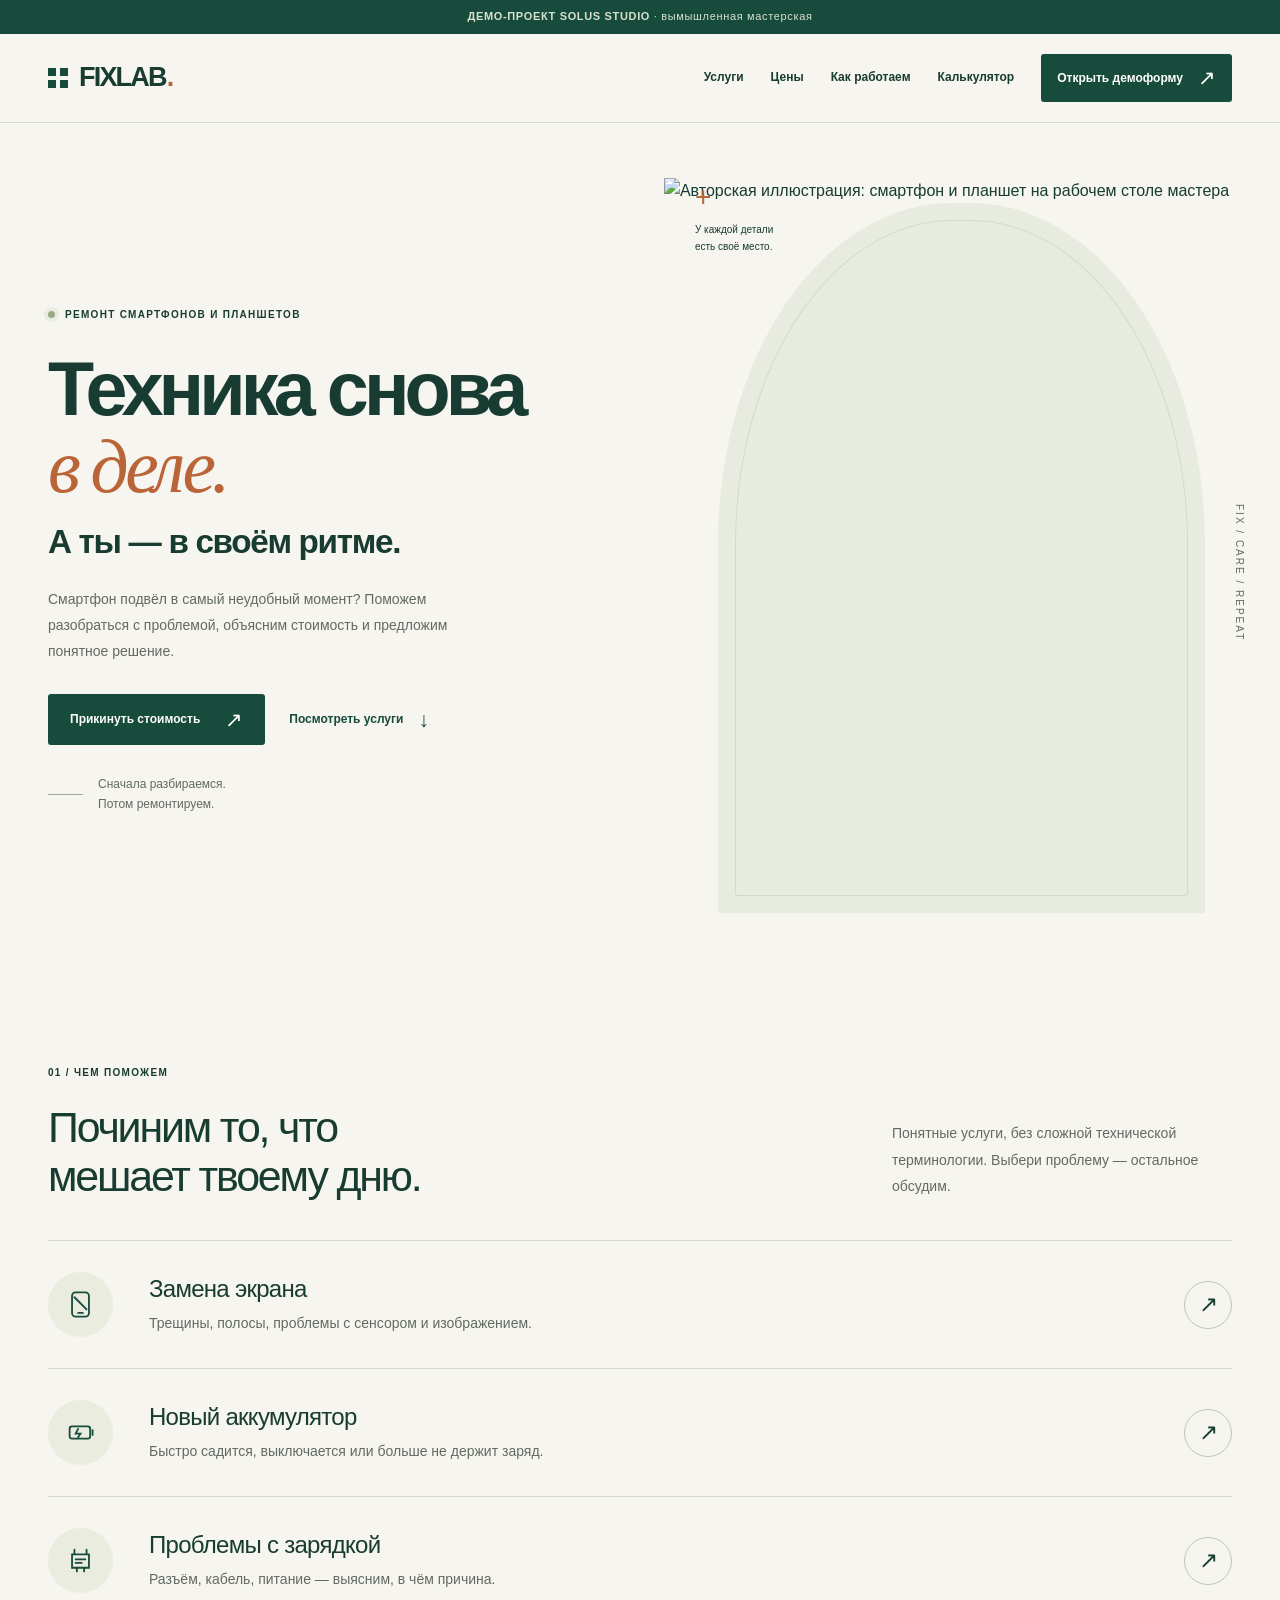
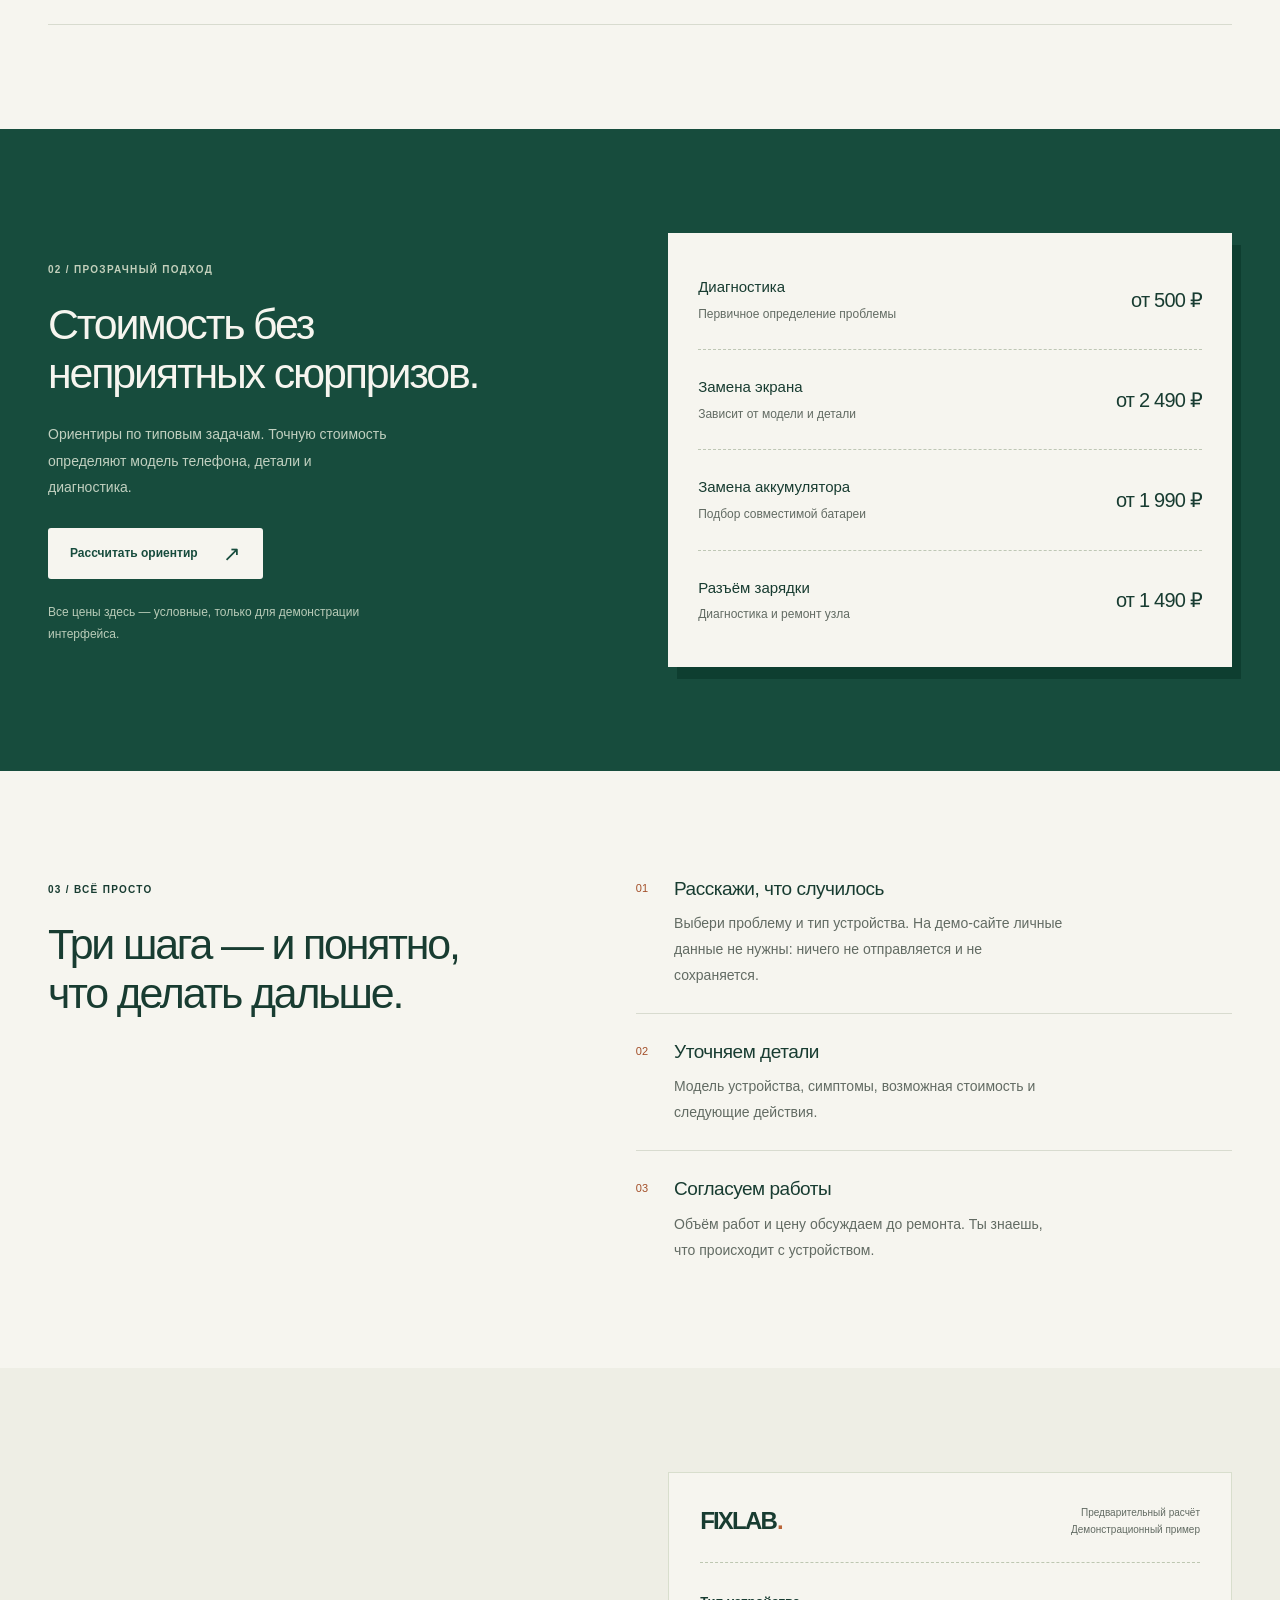
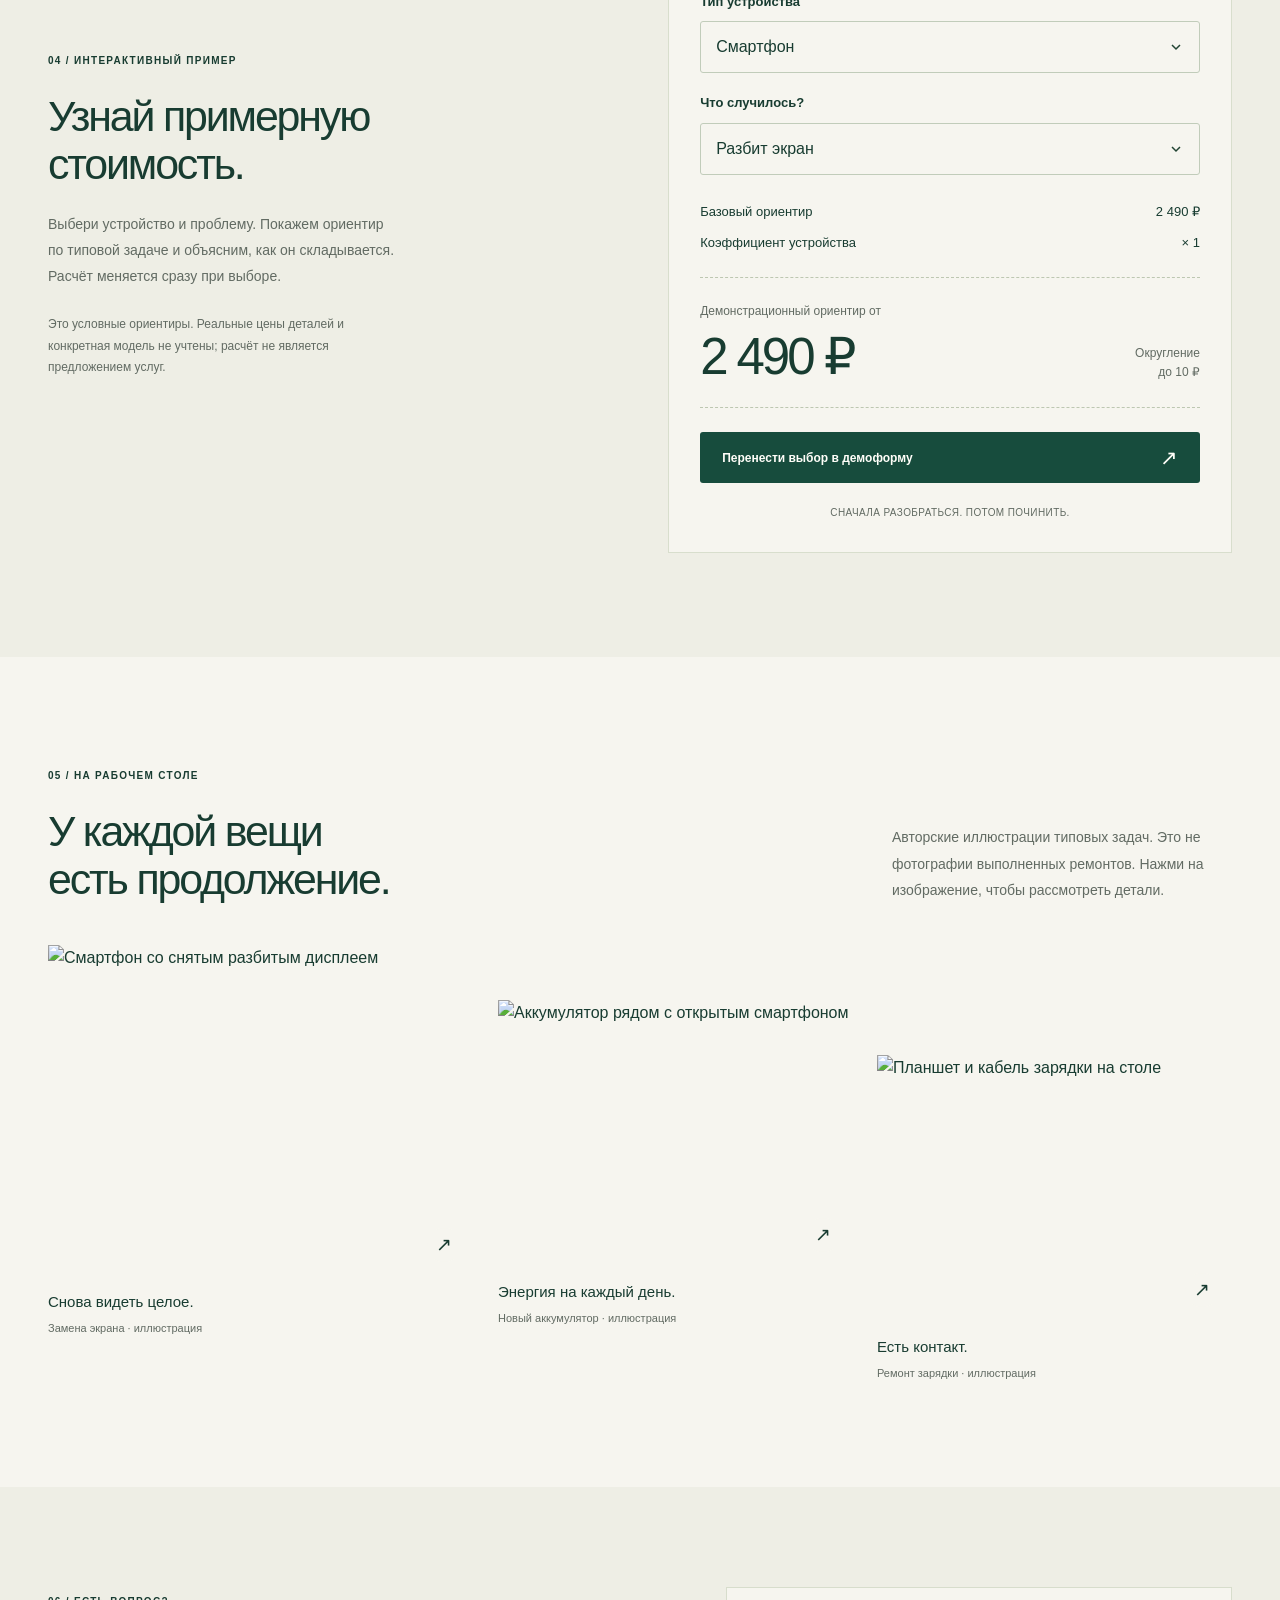
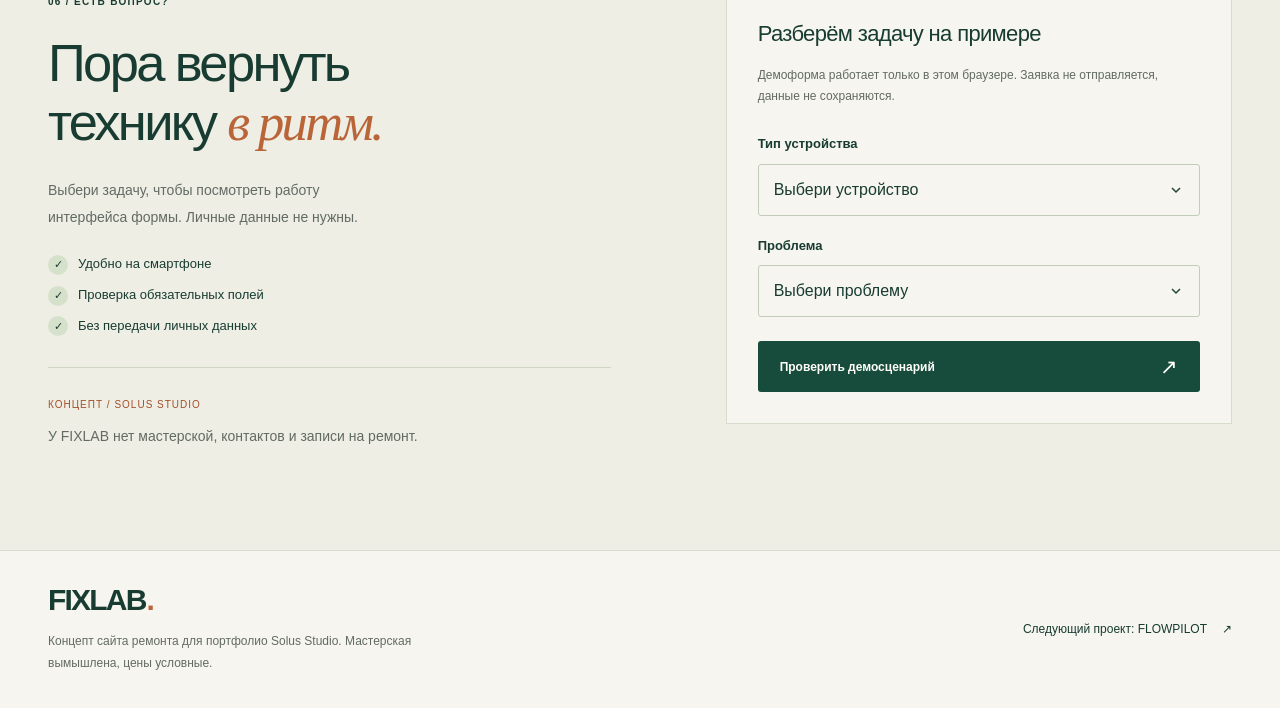
==== index.html @ 87d8bf27 "Add standalone FIXLAB demo" ====
<!DOCTYPE html>
<html lang="ru">
<head>
  <meta charset="UTF-8" />
  <meta name="viewport" content="width=device-width, initial-scale=1" />
  <meta name="description" content="FIXLAB — концепт сайта ремонта смартфонов и планшетов для портфолио Solus Studio. Услуги, условные цены и интерактивный расчёт." />
  <meta name="robots" content="noindex" />
  <meta http-equiv="Content-Security-Policy" content="form-action 'none'; base-uri 'none'; object-src 'none'" />
  <meta name="theme-color" content="#f6f5ef" />
  <meta property="og:title" content="FIXLAB — техника снова в деле" />
  <meta property="og:description" content="Демонстрационный сайт ремонта смартфонов и планшетов. Понятные услуги, цены и интерактивный расчёт." />
  <meta property="og:type" content="website" />
  <link rel="icon" href="assets/favicon.svg" type="image/svg+xml" />
  <title>FIXLAB — ремонт смартфонов без лишних сложностей • Демо</title>
  <link rel="stylesheet" href="styles.css" />
</head>
<body>
  <a class="skip-link" href="#top">Перейти к содержимому</a>
  <div class="topbar"><strong>ДЕМО-ПРОЕКТ SOLUS STUDIO</strong> · вымышленная мастерская</div>
  <header class="site-nav"><div class="shell nav-wrap">
    <a href="#top" class="logo" aria-label="FIXLAB — наверх"><span class="logo-mark" aria-hidden="true"><i></i><i></i><i></i><i></i></span>FIX<b>LAB</b><span class="logo-dot">.</span></a>
    <button class="burger" type="button" aria-expanded="false" aria-controls="nav-links" id="menuBtn" hidden><span>Меню</span><span class="burger-icon" aria-hidden="true"></span></button>
    <nav class="nav-links" id="nav-links" aria-label="Основная навигация">
      <a href="#services">Услуги</a><a href="#prices">Цены</a><a href="#steps">Как работаем</a><a href="#calculator">Калькулятор</a><a class="button button-dark" href="#contact">Открыть демоформу <span aria-hidden="true">↗</span></a>
    </nav>
  </div></header>
  <main id="top" tabindex="-1">
    <section class="hero"><div class="shell hero-grid">
      <div class="hero-copy"><span class="eyebrow"><span class="dot" aria-hidden="true"></span> Ремонт смартфонов и планшетов</span><h1>Техника снова<br><em>в деле.</em><span class="hero-subtitle">А ты — в своём ритме.</span></h1>
        <p class="hero-p">Смартфон подвёл в самый неудобный момент? Поможем разобраться с проблемой, объясним стоимость и предложим понятное решение.</p>
        <div class="hero-actions"><a class="button button-primary" href="#calculator">Прикинуть стоимость <span aria-hidden="true">↗</span></a><a class="button button-outline" href="#services">Посмотреть услуги <span aria-hidden="true">↓</span></a></div>
        <div class="trustline"><span class="trust-line" aria-hidden="true"></span><span>Сначала разбираемся.<br>Потом ремонтируем.</span></div>
      </div>
      <div class="hero-art"><div class="art-note"><span aria-hidden="true">+</span> У каждой детали<br>есть своё место.</div><img src="assets/devices.svg" width="780" height="760" alt="Авторская иллюстрация: смартфон и планшет на рабочем столе мастера" fetchpriority="high" /><span class="art-caption">FIX / CARE / REPEAT</span></div>
    </div></section>
    <section class="section" id="services" tabindex="-1"><div class="shell"><div class="section-heading"><div><span class="eyebrow">01 / Чем поможем</span><h2 class="section-title">Починим то, что<br>мешает твоему дню.</h2></div><p class="section-intro">Понятные услуги, без сложной технической терминологии. Выбери проблему — остальное обсудим.</p></div>
      <div class="services">
        <article class="service-card"><div class="service-icon" aria-hidden="true"><svg width="29" height="29" viewBox="0 0 24 24" fill="none" stroke="currentColor" stroke-width="1.5" stroke-linecap="round"><rect x="5" y="2" width="14" height="20" rx="3"/><path d="M10 19h4M7 6l10 10"/></svg></div><div class="service-copy"><h3>Замена экрана</h3><p>Трещины, полосы, проблемы с сенсором и изображением.</p></div><a class="arrow" href="#calculator" data-repair="screen" aria-label="Рассчитать замену экрана">↗</a></article>
        <article class="service-card"><div class="service-icon" aria-hidden="true"><svg width="29" height="29" viewBox="0 0 24 24" fill="none" stroke="currentColor" stroke-width="1.5" stroke-linecap="round"><rect x="3" y="7" width="17" height="10" rx="2"/><path d="M22 10v4M10 9l-2 4h4l-2 3"/></svg></div><div class="service-copy"><h3>Новый аккумулятор</h3><p>Быстро садится, выключается или больше не держит заряд.</p></div><a class="arrow" href="#calculator" data-repair="battery" aria-label="Рассчитать замену аккумулятора">↗</a></article>
        <article class="service-card"><div class="service-icon" aria-hidden="true"><svg width="29" height="29" viewBox="0 0 24 24" fill="none" stroke="currentColor" stroke-width="1.5" stroke-linecap="round"><path d="M7 3v4M17 3v4M5 7h14v11H5zM9 18v3m6-3v3M8 11h8m-8 3h5"/></svg></div><div class="service-copy"><h3>Проблемы с зарядкой</h3><p>Разъём, кабель, питание — выясним, в чём причина.</p></div><a class="arrow" href="#calculator" data-repair="charging" aria-label="Рассчитать ремонт разъёма зарядки">↗</a></article>
      </div>
    </div></section>
    <section class="section price-section" id="prices" tabindex="-1"><div class="shell price-wrap"><div><span class="eyebrow">02 / Прозрачный подход</span><h2 class="section-title">Стоимость без неприятных сюрпризов.</h2><p class="section-intro">Ориентиры по типовым задачам. Точную стоимость определяют модель телефона, детали и диагностика.</p><a class="button button-primary" href="#calculator">Рассчитать ориентир <span aria-hidden="true">↗</span></a><p class="small-note price-note">Все цены здесь — условные, только для демонстрации интерфейса.</p></div>
    <div class="price-list"><div class="price-item"><div><strong>Диагностика</strong><br><span>Первичное определение проблемы</span></div><div class="price-amount">от 500 ₽</div></div><div class="price-item"><div><strong>Замена экрана</strong><br><span>Зависит от модели и детали</span></div><div class="price-amount">от 2 490 ₽</div></div><div class="price-item"><div><strong>Замена аккумулятора</strong><br><span>Подбор совместимой батареи</span></div><div class="price-amount">от 1 990 ₽</div></div><div class="price-item"><div><strong>Разъём зарядки</strong><br><span>Диагностика и ремонт узла</span></div><div class="price-amount">от 1 490 ₽</div></div></div>
    </div></section>
    <section class="section" id="steps" tabindex="-1"><div class="shell steps-wrap"><div><span class="eyebrow">03 / Всё просто</span><h2 class="section-title">Три шага — и понятно,<br>что делать дальше.</h2></div><div class="process"><article class="step"><span class="step-number">01</span><div><h3>Расскажи, что случилось</h3><p>Выбери проблему и тип устройства. На демо-сайте личные данные не нужны: ничего не отправляется и не сохраняется.</p></div></article><article class="step"><span class="step-number">02</span><div><h3>Уточняем детали</h3><p>Модель устройства, симптомы, возможная стоимость и следующие действия.</p></div></article><article class="step"><span class="step-number">03</span><div><h3>Согласуем работы</h3><p>Объём работ и цену обсуждаем до ремонта. Ты знаешь, что происходит с устройством.</p></div></article></div></div></section>
    <section class="section estimate-section" id="calculator" tabindex="-1"><div class="shell estimate-wrap"><div><span class="eyebrow">04 / Интерактивный пример</span><h2 class="section-title">Узнай примерную стоимость.</h2><p class="estimate-copy">Выбери устройство и проблему. Покажем ориентир по типовой задаче и объясним, как он складывается. Расчёт меняется сразу при выборе.</p><noscript><p class="small-note">Для пересчёта нужен JavaScript. Условные цены доступны в разделе «Цены».</p></noscript><p class="small-note">Это условные ориентиры. Реальные цены деталей и конкретная модель не учтены; расчёт не является предложением услуг.</p></div><div class="estimate-panel"><div class="estimate-panel-top"><span class="logo">FIX<b>LAB</b><span class="logo-dot">.</span></span><span>Предварительный расчёт<br>Демонстрационный пример</span></div><div class="field"><label for="device">Тип устройства</label><select id="device" disabled><option value="phone">Смартфон</option><option value="tablet">Планшет</option></select></div><div class="field"><label for="repair">Что случилось?</label><select id="repair" disabled><option value="screen">Разбит экран</option><option value="battery">Быстро садится</option><option value="charging">Не заряжается</option><option value="diagnostics">Нужна диагностика</option></select></div><dl class="estimate-breakdown"><div><dt>Базовый ориентир</dt><dd id="estimateBase">2 490 ₽</dd></div><div><dt>Коэффициент устройства</dt><dd id="estimateCoefficient">× 1</dd></div></dl><div class="estimate-result"><div><span>Демонстрационный ориентир от</span><br><strong id="estimatePrice" aria-live="polite" aria-atomic="true">2 490 ₽</strong></div><span class="estimate-rounding">Округление<br>до 10 ₽</span></div><a class="button button-dark estimate-cta" href="#contact" id="estimateContact">Перенести выбор в демоформу <span aria-hidden="true">↗</span></a><p class="receipt-note">СНАЧАЛА РАЗОБРАТЬСЯ. ПОТОМ ПОЧИНИТЬ.</p></div></div></section>
    <section class="section gallery-section" id="gallery" aria-labelledby="gallery-title"><div class="shell"><div class="section-heading"><div><span class="eyebrow">05 / На рабочем столе</span><h2 class="section-title" id="gallery-title">У каждой вещи<br>есть продолжение.</h2></div><p class="section-intro">Авторские иллюстрации типовых задач. Это не фотографии выполненных ремонтов. <span id="galleryHint" hidden>Нажми на изображение, чтобы рассмотреть детали.</span></p></div><div class="gallery-grid"><button class="gallery-item" type="button" disabled data-image="assets/phone.svg" data-caption="Замена дисплея: корпус смартфона и снятый экран. Авторская иллюстрация, не фотография ремонта."><span class="gallery-image"><img src="assets/phone.svg" width="900" height="680" alt="Смартфон со снятым разбитым дисплеем" loading="lazy" /><span class="gallery-expand" aria-hidden="true">↗</span></span><span class="gallery-caption"><strong>Снова видеть целое.</strong><span>Замена экрана · иллюстрация</span></span></button><button class="gallery-item" type="button" disabled data-image="assets/battery.svg" data-caption="Замена аккумулятора: устройство и новый элемент питания. Авторская иллюстрация, не фотография ремонта."><span class="gallery-image"><img src="assets/battery.svg" width="900" height="680" alt="Аккумулятор рядом с открытым смартфоном" loading="lazy" /><span class="gallery-expand" aria-hidden="true">↗</span></span><span class="gallery-caption"><strong>Энергия на каждый день.</strong><span>Новый аккумулятор · иллюстрация</span></span></button><button class="gallery-item" type="button" disabled data-image="assets/charging.svg" data-caption="Диагностика зарядки: планшет, кабель и разъём. Авторская иллюстрация, не фотография ремонта."><span class="gallery-image"><img src="assets/charging.svg" width="900" height="680" alt="Планшет и кабель зарядки на столе" loading="lazy" /><span class="gallery-expand" aria-hidden="true">↗</span></span><span class="gallery-caption"><strong>Есть контакт.</strong><span>Ремонт зарядки · иллюстрация</span></span></button></div></div></section>
    <section class="contact" id="contact" tabindex="-1"><div class="shell contact-wrap"><div class="contact-copy"><span class="eyebrow">06 / Есть вопрос?</span><h2 class="section-title">Пора вернуть<br>технику <em>в ритм.</em></h2><p class="section-intro">Выбери задачу, чтобы посмотреть работу интерфейса формы. Личные данные не нужны.</p><ul class="contact-points"><li><span class="check" aria-hidden="true">✓</span> Удобно на смартфоне</li><li><span class="check" aria-hidden="true">✓</span> Проверка обязательных полей</li><li><span class="check" aria-hidden="true">✓</span> Без передачи личных данных</li></ul><div class="contact-placeholder"><span>Концепт / Solus Studio</span><p>У FIXLAB нет мастерской, контактов и записи на ремонт.</p></div></div><form class="form-card" id="leadForm"><h3>Разберём задачу на примере</h3><p>Демоформа работает только в этом браузере. Заявка не отправляется, данные не сохраняются.</p><noscript><p class="small-note">Для демоформы нужен JavaScript.</p></noscript><fieldset id="leadFields" aria-label="Параметры ремонта" disabled><div class="field"><label for="leadDevice">Тип устройства</label><select id="leadDevice" required><option value="">Выбери устройство</option><option value="phone">Смартфон</option><option value="tablet">Планшет</option></select></div><div class="field"><label for="leadIssue">Проблема</label><select id="leadIssue" required><option value="">Выбери проблему</option><option value="screen">Повреждён экран</option><option value="battery">Не держит заряд</option><option value="charging">Не заряжается</option><option value="diagnostics">Нужна диагностика</option></select></div><button class="button button-primary" type="submit">Проверить демосценарий <span aria-hidden="true">↗</span></button></fieldset><div class="form-feedback" id="leadFeedback" role="status" aria-atomic="true"></div></form></div></section>
  </main>
  <footer class="site-footer"><div class="shell footer-flex"><div><a class="logo" href="#top">FIX<b>LAB</b><span class="logo-dot">.</span></a><p>Концепт сайта ремонта для портфолио Solus Studio. Мастерская вымышлена, цены условные.</p></div><a class="backlink next-project" href="https://solus-studio.github.io/flowpilot-demo/">Следующий проект: FLOWPILOT <span aria-hidden="true">↗</span></a></div></footer>
  <dialog class="lightbox" id="lightbox" aria-label="Иллюстрации FIXLAB"><div class="lightbox-toolbar"><span>Мастерская / Иллюстрации</span><button class="lightbox-close" type="button" autofocus aria-label="Закрыть иллюстрацию">Закрыть <span aria-hidden="true">×</span></button></div><img id="lightboxImage" src="assets/phone.svg" width="900" height="680" alt="" /><div class="lightbox-bottom"><button class="lightbox-prev" type="button" aria-label="Предыдущая иллюстрация">←</button><p id="lightboxCaption" aria-live="polite"></p><button class="lightbox-next" type="button" aria-label="Следующая иллюстрация">→</button></div><span class="lightbox-help">Клавиши ← → для просмотра · Esc для закрытия</span></dialog>
  <script src="app.js" defer></script>
</body>
</html>
---- styles.css ----
:root{--ink:#183c31;--muted:#687169;--paper:#f6f5ef;--coral:#ba6538;--dark:#174c3d;--line:#d8dbcf;--white:#fffef9;--sans:"Segoe UI",Arial,sans-serif}*{box-sizing:border-box}html{scroll-behavior:smooth;scroll-padding-top:25px}body{margin:0;background:var(--paper);color:var(--ink);font-family:var(--sans);font-size:16px;line-height:1.6;-webkit-font-smoothing:antialiased}a{color:inherit;text-decoration:none}button,input,select{font:inherit}button{cursor:pointer;color:inherit}button,a,input,select{-webkit-tap-highlight-color:transparent}button,a{touch-action:manipulation}img,svg{display:block;max-width:100%}p,h1,h2,h3{margin:0}button,a,input,select{border-radius:3px}button:focus-visible,a:focus-visible,input:focus-visible,select:focus-visible{outline:3px solid var(--coral);outline-offset:5px}::selection{background:#e3b895;color:var(--ink)}.shell{width:min(100% - 96px,1248px);margin-inline:auto}.section{padding-block:104px}.eyebrow{display:inline-flex;gap:10px;align-items:center;text-transform:uppercase;font-size:11px;line-height:1.5;font-weight:650;letter-spacing:.13em}.dot{display:inline-block;width:7px;height:7px;border-radius:50%;background:#9aab84;box-shadow:0 0 0 4px #e9ecdf}.small-note{color:var(--muted);font-size:11px;line-height:1.8}.skip-link{position:fixed;top:12px;left:12px;z-index:50;padding:12px 18px;background:var(--dark);color:var(--white);transform:translateY(-160%)}.skip-link:focus{transform:none}.topbar{background:var(--dark);color:#d8e1cf;text-align:center;font-size:9px;padding:8px 20px;letter-spacing:.06em}.topbar strong{font-weight:600}.site-nav{border-bottom:1px solid var(--line);position:relative;z-index:20;background:var(--paper)}.nav-wrap{height:88px;display:flex;align-items:center;justify-content:space-between;gap:30px}.logo{display:inline-flex;align-items:center;line-height:1;font-size:27px;font-weight:800;letter-spacing:-1.8px;white-space:nowrap}.logo b{font-weight:800}.logo-dot{color:var(--coral);margin-left:1px}.logo-mark{display:grid;grid-template-columns:repeat(2,8px);grid-template-rows:repeat(2,8px);gap:4px;margin-right:11px}.logo-mark i{display:block;background:var(--dark)}.nav-links{display:flex;align-items:center;gap:27px;font-size:12px;font-weight:550}.nav-links>a:not(.button){padding-block:16px;position:relative;white-space:nowrap}.nav-links>a:not(.button):after{content:"";position:absolute;bottom:8px;height:1px;background:currentColor;left:0;right:100%;transition:right .2s}.nav-links>a:hover:after{right:0}.button{display:inline-flex;align-items:center;justify-content:space-between;gap:25px;min-height:52px;padding:14px 21px;font-size:12px;font-weight:600;line-height:1.5;border:1px solid transparent;transition:background .2s}.button span[aria-hidden]{font-size:21px;font-weight:400;line-height:1}.button-primary,.button-dark{background:var(--dark);color:var(--white)}.button-primary:hover,.button-dark:hover{background:#103b2e}.button-outline{border:0;background:none;padding-inline:0;color:var(--dark);gap:15px;font-size:11px}.button-outline:hover{text-decoration:underline;text-underline-offset:5px}.nav-links .button{min-height:44px;font-size:11px;padding:11px 15px;gap:15px}.burger{display:none}.hero{padding-block:55px 65px}.hero-grid{display:grid;grid-template-columns:1.05fr .95fr;align-items:center;gap:45px;min-height:560px}.hero-copy{min-width:0}.hero h1{font-size:clamp(56px,5.9vw,82px);line-height:1.02;letter-spacing:-.065em;font-weight:550;margin:25px 0 24px}.hero h1 em{font-family:Georgia,"Times New Roman",serif;font-weight:400;color:var(--coral);letter-spacing:-.06em}.hero-subtitle{display:block;font-size:clamp(25px,2.6vw,36px);letter-spacing:-.04em;line-height:1.3;margin-top:15px}.hero-p{color:var(--muted);max-width:420px;font-size:15px;line-height:1.85}.hero-actions{display:flex;flex-wrap:wrap;align-items:center;gap:24px;margin-top:29px}.trustline{margin-top:29px;display:flex;align-items:center;gap:15px;font-size:10px;line-height:1.7;color:var(--muted)}.trust-line{display:block;width:35px;height:1px;background:#9cab92}.hero-art{min-width:0;min-height:560px;position:relative;display:flex;align-items:center;isolation:isolate}.hero-art:before{content:"";position:absolute;inset:25px 5% 25px;border-radius:48% 48% 3px 3px;background:#e8ebdf;z-index:-1}.hero-art:after{content:"";position:absolute;inset:42px calc(5% + 17px);border:1px solid #d4daca;border-radius:48% 48% 3px 3px;z-index:-1}.hero-art img{width:110%;max-width:none;margin-left:-5%}.art-note{position:absolute;top:5px;left:4px;font-size:10px;line-height:1.7;z-index:2}.art-note>span{display:block;color:var(--coral);font-size:28px;line-height:1;margin-bottom:10px}.art-caption{writing-mode:vertical-rl;position:absolute;top:43%;right:-15px;font-size:8px;letter-spacing:.2em;color:#7e8b77}.section-title{font-size:clamp(34px,3.35vw,48px);font-weight:500;letter-spacing:-.05em;line-height:1.13;margin-top:20px}.section-intro{color:var(--muted);font-size:13px;line-height:1.9;max-width:340px}.section-heading{display:flex;align-items:flex-end;justify-content:space-between;gap:50px;margin-bottom:40px}.services{border-top:1px solid var(--line)}.service-card{display:grid;grid-template-columns:76px 1fr 48px;align-items:center;gap:25px;border-bottom:1px solid var(--line);padding-block:27px;min-height:128px}.service-icon{width:65px;height:65px;display:grid;place-items:center;background:#e9ecdf;border-radius:50%;color:var(--dark)}.service-copy h3{font-size:24px;font-weight:500;line-height:1.3;letter-spacing:-.03em}.service-copy p{font-size:12px;line-height:1.8;color:var(--muted);margin-top:7px}.arrow{width:46px;height:46px;border-radius:50%;border:1px solid #bec9b9;display:grid;place-items:center;font-size:23px;transition:background .2s,color .2s}.arrow:hover{background:var(--dark);color:var(--white)}#services{padding-top:55px}.price-section{background:var(--dark);color:var(--paper)}.price-wrap{display:grid;grid-template-columns:.95fr 1.05fr;gap:110px;align-items:center}.price-section .eyebrow{color:#c3d0bc}.price-section .section-title{max-width:440px}.price-section .section-intro{color:#c1d0c0;margin-top:24px;max-width:350px}.price-section .button-primary{background:var(--paper);color:var(--dark);margin-top:27px}.price-section .button-primary:hover{background:#e0e6d4}.price-note{color:#b8cbb8;margin-top:23px;max-width:340px;font-size:10px}.price-section :focus-visible{outline-color:var(--paper)}.price-list{background:var(--paper);color:var(--ink);padding:17px 30px;box-shadow:9px 12px 0 #0e3e30;position:relative}.price-item{display:flex;justify-content:space-between;gap:20px;align-items:center;padding-block:24px;border-bottom:1px dashed #bec7b5}.price-item:last-child{border:0}.price-item strong{font-size:14px;font-weight:500}.price-item span{font-size:10px;color:var(--muted);line-height:1.7}.price-amount{white-space:nowrap;font-size:18px;font-weight:500;letter-spacing:-.04em}.steps-wrap{display:grid;grid-template-columns:.9fr 1.1fr;gap:100px}.process{display:grid;gap:0}.step{display:flex;gap:26px;border-bottom:1px solid var(--line);padding-block:24px}.step:first-child{padding-top:0}.step:last-child{padding-bottom:0;border:0}.step-number{font-size:11px;color:var(--coral);margin-top:5px}.step h3{font-size:19px;font-weight:500;letter-spacing:-.025em;line-height:1.5}.step p{color:var(--muted);font-size:12px;line-height:1.85;max-width:390px;margin-top:8px}.estimate-section{background:#eeeee5}.estimate-wrap{display:grid;grid-template-columns:.95fr 1.05fr;gap:110px;align-items:center}.estimate-copy{color:var(--muted);font-size:14px;line-height:1.85;max-width:350px;margin-top:24px}.estimate-wrap>div>.small-note{margin-top:24px;max-width:340px;font-size:10px}.estimate-panel{background:var(--paper);padding:31px;min-width:0;border:1px solid #d8decd}.estimate-panel-top{display:flex;justify-content:space-between;gap:20px;align-items:center;margin-bottom:29px;padding-bottom:24px;border-bottom:1px dashed #bdc7b1}.estimate-panel-top>.logo{font-size:24px}.estimate-panel-top>span:last-child{text-align:right;font-size:8px;color:var(--muted);line-height:1.7}.field{display:flex;flex-direction:column;gap:9px;margin-bottom:20px;min-width:0}.field label{font-size:11px;font-weight:600}.field select{background:var(--paper);border:1px solid #c1ccba;color:var(--ink);padding:13px 38px 13px 15px;min-width:0;min-height:52px;width:100%;font-size:13px;line-height:1.5;appearance:none;background-image:url("data:image/svg+xml,%3Csvg xmlns='http://www.w3.org/2000/svg' width='16' height='16' fill='none'%3E%3Cpath d='m4 6 4 4 4-4' stroke='%23224433' stroke-width='1.5'/%3E%3C/svg%3E");background-position:right 15px center;background-repeat:no-repeat}.field select option{color:var(--ink);background:var(--paper)}.estimate-breakdown{display:grid;gap:10px;margin:27px 0 23px;font-size:11px}.estimate-breakdown>div{display:flex;justify-content:space-between;gap:20px}.estimate-breakdown dd{margin:0;white-space:nowrap}.estimate-result{display:flex;align-items:end;justify-content:space-between;gap:15px;border-block:1px dashed #bdc7b1;padding-block:19px 22px}.estimate-result span{font-size:10px;color:var(--muted)}.estimate-result strong{display:inline-block;margin-top:7px;font-size:51px;font-weight:500;line-height:1.1;letter-spacing:-.06em}.estimate-rounding{text-align:right;padding-bottom:3px;line-height:1.6}.estimate-cta{width:100%;margin-top:24px;font-size:11px}.receipt-note{font-size:7px;text-align:center;letter-spacing:.1em;color:var(--muted);margin-top:22px}.gallery-section .section-heading{margin-bottom:41px}.gallery-grid{display:grid;grid-template-columns:1.2fr 1fr 1fr;gap:24px;align-items:start}.gallery-item{border:0;background:none;padding:0;min-width:0;text-align:left;border-radius:0}.gallery-item:nth-child(2){padding-top:55px}.gallery-item:nth-child(3){padding-top:110px}.gallery-image{display:block;position:relative;overflow:hidden}.gallery-image img{width:100%;height:265px;object-fit:cover;transition:transform .5s}.gallery-item:first-child img{height:330px}.gallery-item:hover img{transform:scale(1.04)}.gallery-expand{position:absolute;right:13px;bottom:13px;width:34px;height:34px;display:grid;place-items:center;border-radius:50%;background:var(--paper);font-size:19px}.gallery-caption{display:flex;flex-direction:column;gap:7px;padding-top:16px}.gallery-caption strong{font-size:14px;line-height:1.5;font-weight:500}.gallery-caption>span{font-size:9px;color:var(--muted)}.contact{padding-block:100px;background:#eeeee5}.contact-wrap{display:grid;grid-template-columns:1fr .9fr;gap:115px;align-items:start}.contact-copy .section-title{font-size:clamp(38px,4.1vw,58px)}.contact-copy .section-title em{font-family:Georgia,"Times New Roman",serif;font-weight:400;color:var(--coral)}.contact-copy>.section-intro{margin-top:25px;max-width:340px}.contact-points{list-style:none;padding:0;margin:24px 0;font-size:11px;display:grid;gap:10px}.contact-points li{display:flex;align-items:center;gap:10px}.check{width:20px;height:20px;border-radius:50%;background:#d6e1cb;display:grid;place-items:center;font-size:11px}.contact-placeholder{border-top:1px solid #cfd6c4;margin-top:30px;padding-top:22px}.contact-placeholder>span{font-size:8px;text-transform:uppercase;letter-spacing:.1em;color:var(--coral)}.contact-placeholder p{font-size:12px;line-height:1.8;margin-top:9px;color:var(--muted)}.form-card{background:var(--paper);padding:31px;border:1px solid #d7ddcc;min-width:0}.form-card h3{font-size:22px;font-weight:500;line-height:1.35;letter-spacing:-.03em}.form-card>p{font-size:11px;color:var(--muted);line-height:1.8;margin-top:16px;margin-bottom:26px}.form-card button{width:100%;font-size:11px;margin-top:4px}.form-feedback{display:none;background:#dce7d3;border-left:2px solid var(--dark);padding:14px;font-size:11px;line-height:1.8;margin-top:17px;overflow-wrap:anywhere}.form-feedback.is-visible{display:block}.site-footer{border-top:1px solid var(--line);padding-block:34px}.footer-flex{display:flex;align-items:center;gap:35px;flex-wrap:wrap}.footer-flex>div{flex:1;min-width:250px}.site-footer .logo{font-size:30px}.site-footer p{font-size:9px;line-height:1.8;color:var(--muted);max-width:420px;margin-top:14px}.backlink{font-size:10px;min-height:44px;display:inline-flex;align-items:center;gap:15px}.backlink:hover{text-decoration:underline;text-underline-offset:4px}.lightbox{width:min(100% - 32px,980px);padding:24px;border:0;background:var(--paper);color:var(--ink);max-height:calc(100dvh - 32px);overflow:auto}.lightbox::backdrop{background:#08291ee8}.lightbox-toolbar{display:flex;justify-content:space-between;gap:20px;align-items:center;margin-bottom:16px;font-size:10px}.lightbox-close{display:flex;gap:20px;align-items:center;min-height:44px;border:0;background:none;font-size:11px}.lightbox-close span{font-size:28px;font-weight:300}.lightbox>img{width:100%;height:min(62dvh,600px);object-fit:contain;background:#e8ebdf}.lightbox-bottom{display:flex;gap:20px;align-items:center;padding-top:17px}.lightbox-bottom p{font-size:11px;line-height:1.8;flex:1;max-width:650px;margin-inline:auto}.lightbox-prev,.lightbox-next{border:1px solid var(--line);background:transparent;width:44px;height:44px;font-size:22px;flex-shrink:0}.lightbox-prev:hover,.lightbox-next:hover{background:#e4e8db}.lightbox-help{font-size:9px;color:var(--muted);display:block;text-align:center;margin-top:12px}
@media(max-width:1150px){.shell{width:calc(100% - 64px)}.nav-links{gap:21px;font-size:11px}.hero-grid{gap:35px;min-height:510px}.hero h1{font-size:65px}.hero-subtitle{font-size:29px}.hero-p{font-size:14px}.hero-art{min-height:510px}.hero-actions{gap:18px}.hero .button{font-size:11px;gap:17px}.hero .button-outline{font-size:10px}.art-note{font-size:9px}.section{padding-block:85px}.price-wrap,.estimate-wrap{gap:65px}.steps-wrap{gap:65px}.contact-wrap{gap:65px}.gallery-grid{gap:18px}.gallery-image img{height:230px}.gallery-item:first-child img{height:290px}.gallery-caption strong{font-size:12px}}
@media(max-width:850px){.shell{width:calc(100% - 48px)}.nav-wrap{height:78px;gap:22px}.logo{font-size:25px}.nav-links{gap:17px;font-size:10px}.nav-links .button{font-size:9px;padding-inline:12px;gap:8px;min-height:40px}.nav-links .button span{font-size:16px}.logo-mark{grid-template-columns:repeat(2,7px);grid-template-rows:repeat(2,7px);gap:3px;margin-right:8px}.hero{padding-block:45px 55px}.hero-grid{grid-template-columns:1fr 1fr;gap:20px;min-height:460px}.hero h1{font-size:55px}.hero-subtitle{font-size:25px;line-height:1.4}.hero-p{font-size:13px}.hero .eyebrow{font-size:9px}.hero-art{min-height:460px}.hero-art:before{inset:60px 3% 35px}.hero-art:after{inset:73px calc(3% + 13px) 48px}.hero-art img{width:114%;margin-left:-7%}.art-note{font-size:8px;top:24px;left:3px}.art-caption{right:-10px;font-size:6px}.hero-actions{gap:7px;margin-top:22px;display:block}.hero-actions .button-outline{margin-top:5px;display:flex;width:max-content;font-size:11px}.trustline{margin-top:16px;font-size:9px}.section{padding-block:73px}.section-title{font-size:35px}.section-heading{gap:35px;margin-bottom:32px}.section-intro{max-width:260px;font-size:11px}.service-card{gap:20px;grid-template-columns:65px 1fr 44px;min-height:115px;padding-block:24px}.service-icon{width:58px;height:58px}.service-copy h3{font-size:21px}.service-copy p{font-size:11px}.arrow{width:42px;height:42px}.price-wrap,.estimate-wrap{gap:38px;grid-template-columns:1fr 1fr}.price-section .section-intro{font-size:11px}.price-list{padding:10px 23px}.price-item{gap:13px;padding-block:24px}.price-item strong{font-size:12px}.price-item span{font-size:9px}.price-amount{font-size:15px}.price-note{font-size:9px}.steps-wrap{grid-template-columns:.85fr 1.15fr;gap:45px}.step{gap:19px}.step h3{font-size:17px}.step p{font-size:11px}.estimate-copy{font-size:12px}.estimate-wrap>div>.small-note{font-size:9px}.estimate-panel{padding:24px}.estimate-panel-top{gap:10px}.estimate-panel-top>.logo{font-size:21px}.estimate-panel-top>span:last-child{font-size:7px}.estimate-result strong{font-size:44px}.estimate-result span{font-size:9px}.estimate-breakdown{font-size:10px}.estimate-cta{font-size:10px;padding-inline:13px;gap:15px}.receipt-note{font-size:6px;letter-spacing:.04em}.gallery-grid{gap:16px}.gallery-image img{height:190px}.gallery-item:first-child img{height:240px}.gallery-item:nth-child(2){padding-top:40px}.gallery-item:nth-child(3){padding-top:80px}.gallery-caption strong{font-size:11px}.gallery-caption>span{font-size:8px}.contact{padding-block:73px}.contact-wrap{grid-template-columns:1fr 1fr;gap:40px}.contact-copy .section-title{font-size:40px}.contact-copy>.section-intro{font-size:12px}.form-card{padding:25px}.form-card h3{font-size:20px}.form-card>p{font-size:10px}.contact-placeholder p{font-size:11px}.footer-flex{gap:22px}.footer-flex>div{min-width:220px}.site-footer p{max-width:300px;font-size:8px}.backlink{font-size:9px}}
@media(max-width:650px){.shell{width:calc(100% - 40px)}.topbar{font-size:7px;padding-block:8px;letter-spacing:.03em}.nav-wrap{height:73px}.logo{font-size:27px}.logo-mark{grid-template-columns:repeat(2,8px);grid-template-rows:repeat(2,8px);gap:4px;margin-right:10px}.burger{display:flex;align-items:center;gap:15px;min-height:42px;min-width:96px;padding:9px 12px;border:1px solid var(--line);background:none;font-size:11px}.burger-icon{position:relative;width:15px;height:11px;border-block:1px solid currentColor}.burger-icon:before{content:"";position:absolute;left:0;top:4px;width:15px;border-top:1px solid currentColor}.burger[aria-expanded=true] .burger-icon{height:16px;border:0;transform:rotate(45deg)}.burger[aria-expanded=true] .burger-icon:before{top:7px}.burger[aria-expanded=true] .burger-icon:after{content:"";position:absolute;left:7px;top:0;height:15px;border-left:1px solid currentColor}.nav-links{display:none;position:absolute;top:72px;left:0;right:0;flex-direction:column;align-items:stretch;gap:0;padding:12px 20px 20px;background:var(--paper);border-bottom:1px solid var(--line);box-shadow:0 15px 20px #183c3108}.nav-links.is-open{display:flex}.nav-links>a:not(.button){padding:14px 0;border-bottom:1px solid var(--line);font-size:14px}.nav-links>a:not(.button):after{display:none}.nav-links .button{font-size:12px;min-height:48px;margin-top:14px;padding-inline:16px}.nav-links .button span{font-size:21px}.hero{padding-block:37px 25px}.hero-grid{display:flex;flex-direction:column;align-items:stretch;gap:0;min-height:0}.hero .eyebrow{font-size:9px}.hero h1{font-size:clamp(54px,14vw,78px);margin:22px 0 20px}.hero-subtitle{font-size:clamp(23px,6.5vw,32px);line-height:1.35;margin-top:13px;letter-spacing:-.04em}.hero-p{font-size:13px;line-height:1.85;max-width:430px}.hero-actions{display:flex;gap:18px;align-items:center;margin-top:25px}.hero-actions .button{font-size:11px;min-height:51px;padding-inline:16px;gap:18px}.hero-actions .button-outline{margin:0;font-size:10px;min-height:48px;padding-inline:0;gap:9px}.hero-actions .button-outline span{font-size:17px}.trustline{font-size:9px;margin-top:21px;line-height:1.7}.trustline br{display:none}.trust-line{width:25px}.hero-art{min-height:0;height:365px;max-width:450px;width:100%;margin-inline:auto;overflow:hidden;justify-content:center}.hero-art img{width:106%;max-width:450px;flex-shrink:0;margin:0}.hero-art:before{inset:25px 12% 25px}.hero-art:after{inset:37px calc(12% + 12px)}.art-note{top:20px;left:6px;font-size:8px}.art-note>span{font-size:22px;margin-bottom:6px}.art-caption{right:0;font-size:6px}.section{padding-block:62px}#services{padding-top:24px}.section-heading{display:block;margin-bottom:28px}.eyebrow{font-size:9px}.section-title{font-size:35px;line-height:1.14;margin-top:18px}.section-intro{font-size:12px;line-height:1.85;max-width:400px}.section-heading .section-intro{margin-top:22px}.service-card{grid-template-columns:46px 1fr 36px;gap:14px;min-height:0;padding-block:23px}.service-icon{width:44px;height:44px;align-self:start;margin-top:2px}.service-icon svg{width:25px;height:25px}.service-copy h3{font-size:19px}.service-copy p{font-size:10px;line-height:1.75;margin-top:6px;max-width:220px}.arrow{width:36px;height:36px;font-size:21px}.price-wrap,.estimate-wrap{grid-template-columns:1fr;gap:32px}.price-section .section-title{font-size:37px;max-width:400px}.price-section .section-intro{font-size:12px;max-width:380px;margin-top:22px}.price-section .button{margin-top:24px;font-size:11px;min-height:51px}.price-note{max-width:360px;font-size:9px;margin-top:20px}.price-list{padding:8px 23px;max-width:460px;width:100%;margin-inline:auto;box-shadow:7px 9px 0 #0e3e30}.price-item{padding-block:22px;gap:14px}.price-item strong{font-size:13px}.price-item span{font-size:9px}.price-amount{font-size:17px}.steps-wrap{grid-template-columns:1fr;gap:30px}.process{gap:0}.step{gap:21px;padding-block:23px}.step h3{font-size:18px}.step p{font-size:11px;line-height:1.9;max-width:400px}.estimate-section .section-title{font-size:37px;max-width:360px}.estimate-copy{font-size:12px;max-width:380px;margin-top:22px}.estimate-wrap>div>.small-note{font-size:10px;max-width:390px;margin-top:20px}.estimate-panel{padding:26px;max-width:460px;width:100%;margin-inline:auto}.estimate-panel-top{margin-bottom:25px;padding-bottom:22px}.estimate-panel-top>.logo{font-size:25px}.estimate-panel-top>span:last-child{font-size:8px}.field{gap:9px;margin-bottom:19px}.field label{font-size:11px}.field select{font-size:13px;min-height:52px}.estimate-breakdown{font-size:11px;margin-top:26px}.estimate-result span{font-size:10px}.estimate-result strong{font-size:48px}.estimate-cta{font-size:11px;padding-inline:16px;min-height:52px;gap:20px}.receipt-note{font-size:6px;letter-spacing:.08em}.gallery-section .section-heading{margin-bottom:29px}.gallery-grid{grid-template-columns:1fr 1fr;gap:27px 16px}.gallery-item:first-child{grid-column:1/-1}.gallery-item:first-child img{height:auto;aspect-ratio:1.5;object-fit:cover}.gallery-item:nth-child(2),.gallery-item:nth-child(3){padding-top:0}.gallery-image img{height:auto;aspect-ratio:1/1.12;object-fit:cover}.gallery-caption{padding-top:12px;gap:6px}.gallery-caption strong{font-size:12px;line-height:1.5}.gallery-item:first-child .gallery-caption strong{font-size:15px}.gallery-caption>span{font-size:8px}.gallery-expand{width:30px;height:30px;font-size:17px;right:10px;bottom:10px}.contact{padding-block:62px}.contact-wrap{grid-template-columns:1fr;gap:32px}.contact-copy .section-title{font-size:43px}.contact-copy>.section-intro{font-size:12px;margin-top:23px;max-width:390px}.contact-points{font-size:11px;margin-block:23px;gap:11px}.contact-placeholder{padding-top:20px;margin-top:25px}.contact-placeholder p{font-size:12px}.form-card{padding:25px 22px}.form-card h3{font-size:21px}.form-card>p{font-size:11px;margin-block:16px 25px}.form-card button{font-size:11px;min-height:52px}.site-footer{padding-block:29px}.footer-flex{display:flex;gap:12px 25px;align-items:center}.footer-flex>div{flex-basis:100%;min-width:0}.site-footer .logo{font-size:30px}.site-footer p{font-size:9px;max-width:350px;line-height:1.8;margin-top:13px}.backlink{font-size:10px;min-height:40px;gap:10px}.next-project{font-size:9px}.lightbox{padding:17px;width:calc(100% - 20px);max-height:calc(100dvh - 20px)}.lightbox-toolbar{font-size:8px;gap:10px;margin-bottom:10px}.lightbox-close{font-size:10px;gap:12px}.lightbox>img{height:auto;max-height:58dvh;aspect-ratio:1.1;object-fit:contain}.lightbox-bottom{gap:12px;padding-top:14px;flex-wrap:wrap}.lightbox-bottom p{order:-1;flex-basis:100%;font-size:10px}.lightbox-next{margin-left:auto}.lightbox-help{font-size:8px;margin-top:-30px;margin-inline:50px;min-height:30px}.lightbox-prev,.lightbox-next{width:42px;height:42px}}
@media(max-width:370px){.hero-actions{gap:11px}.hero-actions .button{font-size:10px;padding-inline:13px;gap:12px}.hero-actions .button-outline{font-size:9px;padding-inline:0;gap:7px}.hero-art{height:335px}.art-note{font-size:7px}.hero h1{font-size:52px}.price-item strong{font-size:12px}.price-item span{font-size:8px}.price-amount{font-size:16px}.estimate-panel{padding:23px}.receipt-note{font-size:6px;letter-spacing:.03em}}
/* Readable copy and controls at every breakpoint. Small text is reserved for metadata. */
.hero-p,.section-intro,.estimate-copy,.service-copy p,.step p,.contact-placeholder p{font-size:14px}
.price-section .section-intro,.contact-copy>.section-intro{font-size:14px}
.small-note,.price-note,.estimate-wrap>div>.small-note,.form-card>p,.site-footer p,.trustline,.form-feedback,.price-item span{font-size:12px}
.field label{font-size:13px}.field select{font-size:16px}
.button,.nav-links .button,.hero .button,.hero .button-outline,.hero-actions .button,.hero-actions .button-outline,.form-card button,.estimate-cta{font-size:12px;min-height:48px}
.price-item strong{font-size:15px}.price-amount{font-size:20px}.estimate-breakdown{font-size:13px}.estimate-result span{font-size:12px}
.gallery-caption strong{font-size:15px}.gallery-caption>span{font-size:11px}.eyebrow,.hero .eyebrow{font-size:10px}
.topbar{font-size:10px;line-height:1.6}.art-note{font-size:10px}.art-caption{font-size:10px}
.receipt-note{font-size:10px;letter-spacing:.04em}.contact-points{font-size:13px}.contact-placeholder>span{font-size:10px}
.estimate-panel-top>span:last-child{font-size:10px}.backlink,.next-project{font-size:12px;min-height:48px}
.lightbox-bottom p{font-size:13px}.lightbox-toolbar,.lightbox-close,.lightbox-help{font-size:11px}
.arrow{width:48px;height:48px}.burger{min-height:48px}.lightbox-prev,.lightbox-next{width:48px;height:48px}
@media(max-width:650px){.hero-actions{flex-wrap:wrap;gap:8px 20px}.hero-actions .button{padding-inline:16px}.hero-actions .button-outline{padding-inline:0}.service-card{grid-template-columns:44px minmax(0,1fr) 48px;gap:12px}.art-note{font-size:10px}.art-caption{font-size:8px}.price-list{padding-inline:20px}.price-item{gap:12px}.estimate-panel-top{align-items:flex-start}.estimate-panel-top>span:last-child{max-width:160px}.lightbox-help{margin-top:12px;margin-inline:0}.lightbox-bottom p{font-size:13px}.site-footer p{font-size:11px}.gallery-item:first-child .gallery-caption strong{font-size:15px}}
@media(min-width:651px) and (max-width:850px){.hero-art img{width:112%;margin-left:-6%}.service-card{grid-template-columns:65px minmax(0,1fr) 48px}}
@media(prefers-reduced-motion:reduce){html{scroll-behavior:auto}*,*:before,*:after{animation:none!important;transition:none!important}}

/* Keep navigation available and demo controls inert before JavaScript starts. */
:root{--muted:#626b63}
.step-number,.contact-placeholder>span{color:#a34f29}
.art-caption{color:#626b63}
.topbar{font-size:11px}
.burger[hidden],.gallery-item:disabled .gallery-expand{display:none}
.gallery-item:disabled{cursor:default}
.form-card fieldset{min-width:0;margin:0;padding:0;border:0}
.form-card button:disabled{cursor:default;opacity:.6}
.form-feedback{display:block;margin:0;padding:0;border:0}
.form-feedback:not(:empty){margin-top:17px;padding:14px;border-left:2px solid var(--dark)}
@media(max-width:650px){
  .nav-wrap:has(.burger[hidden]){height:auto;flex-wrap:wrap;gap:8px;padding-block:12px}
  .burger[hidden]+.nav-links{display:flex;position:static;flex:1 0 100%;flex-direction:row;align-items:center;flex-wrap:wrap;gap:8px 16px;padding:0;border:0;box-shadow:none}
  .burger[hidden]+.nav-links>a:not(.button){padding-block:8px;font-size:12px}
  .burger[hidden]+.nav-links .button{margin:0}
}
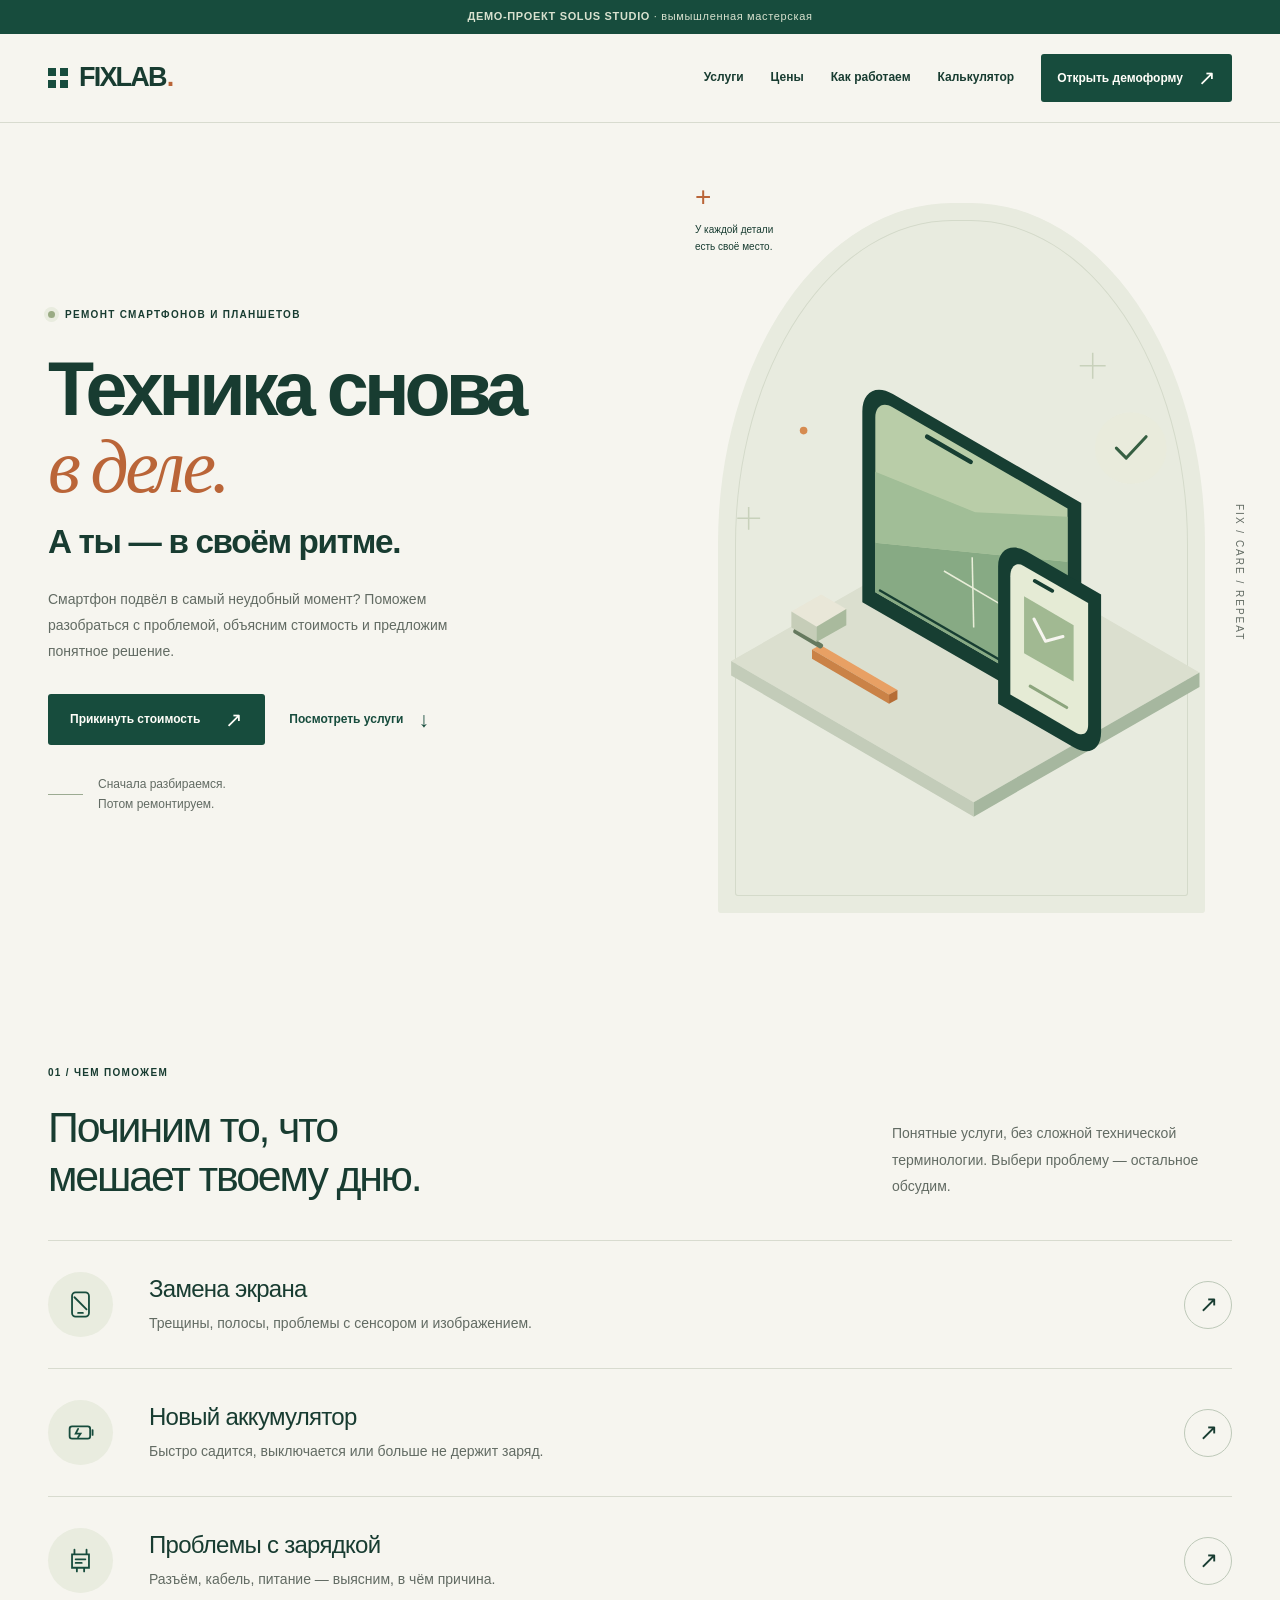
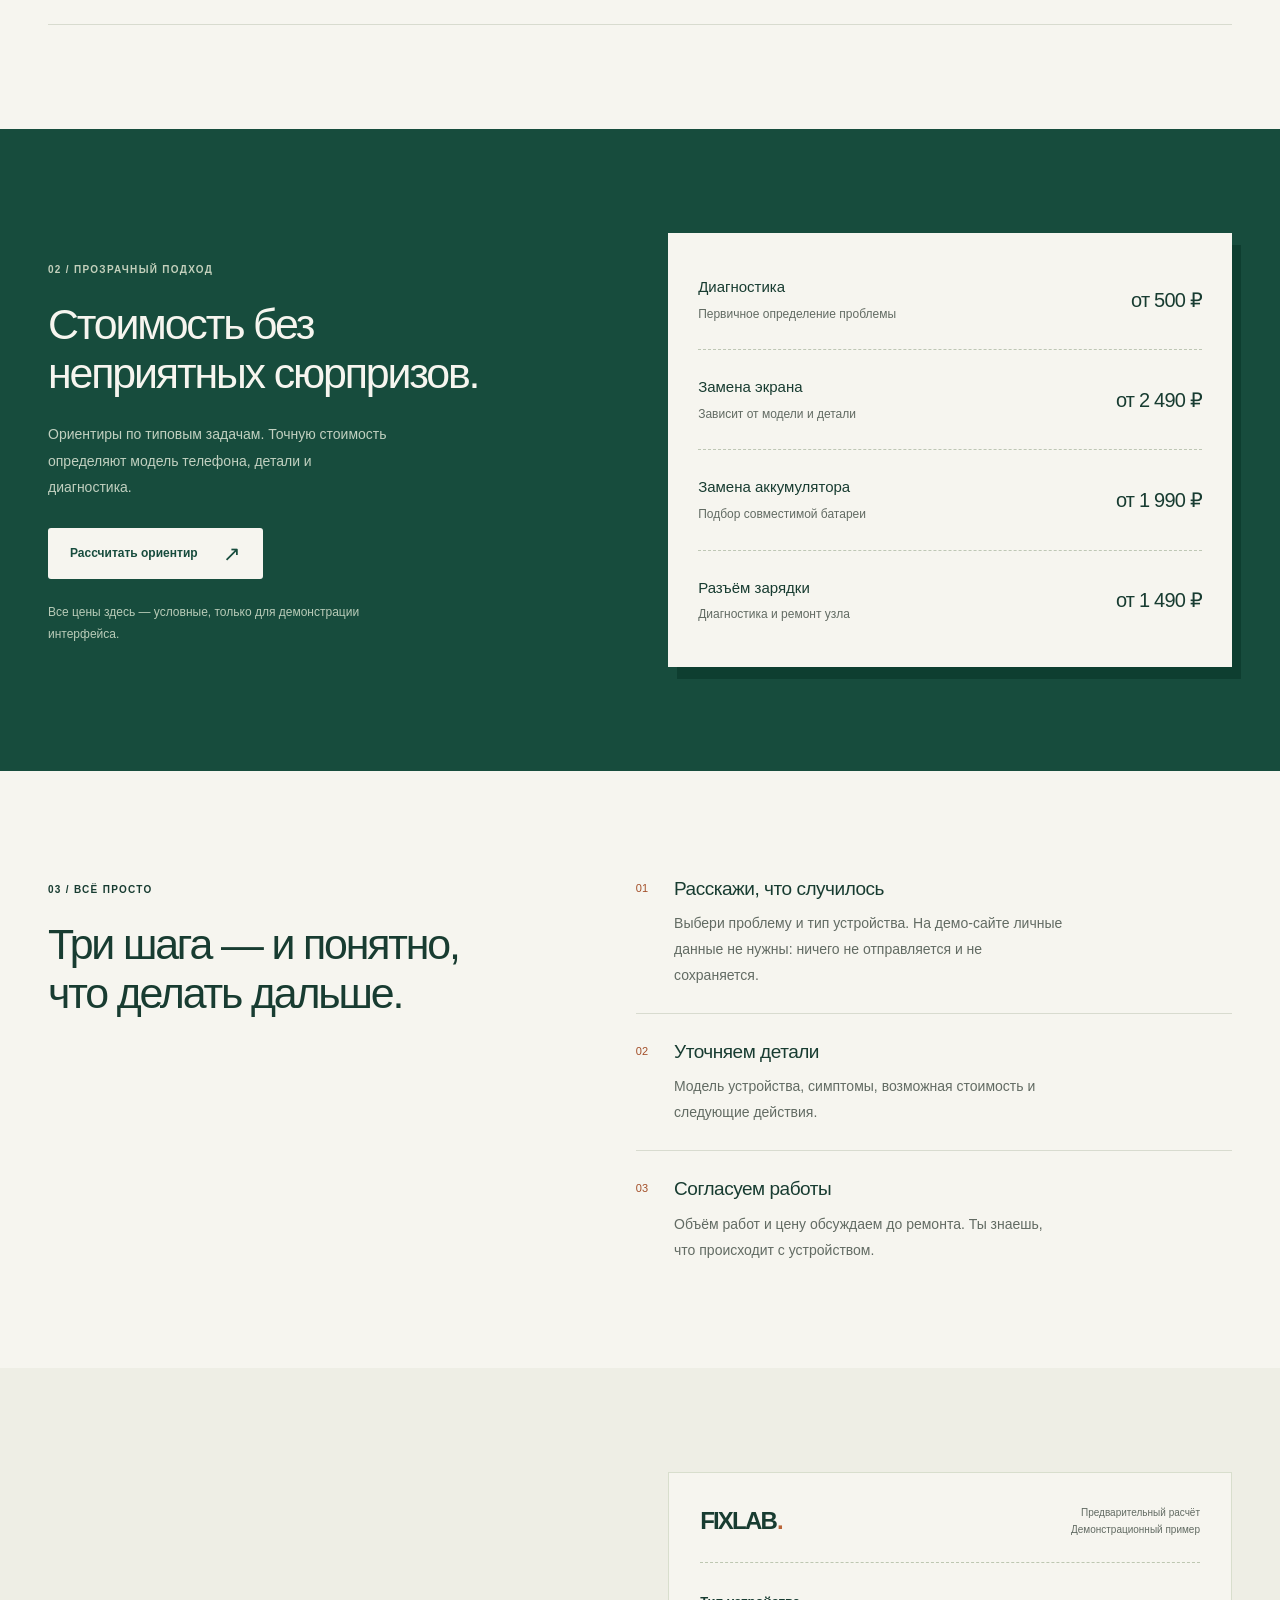
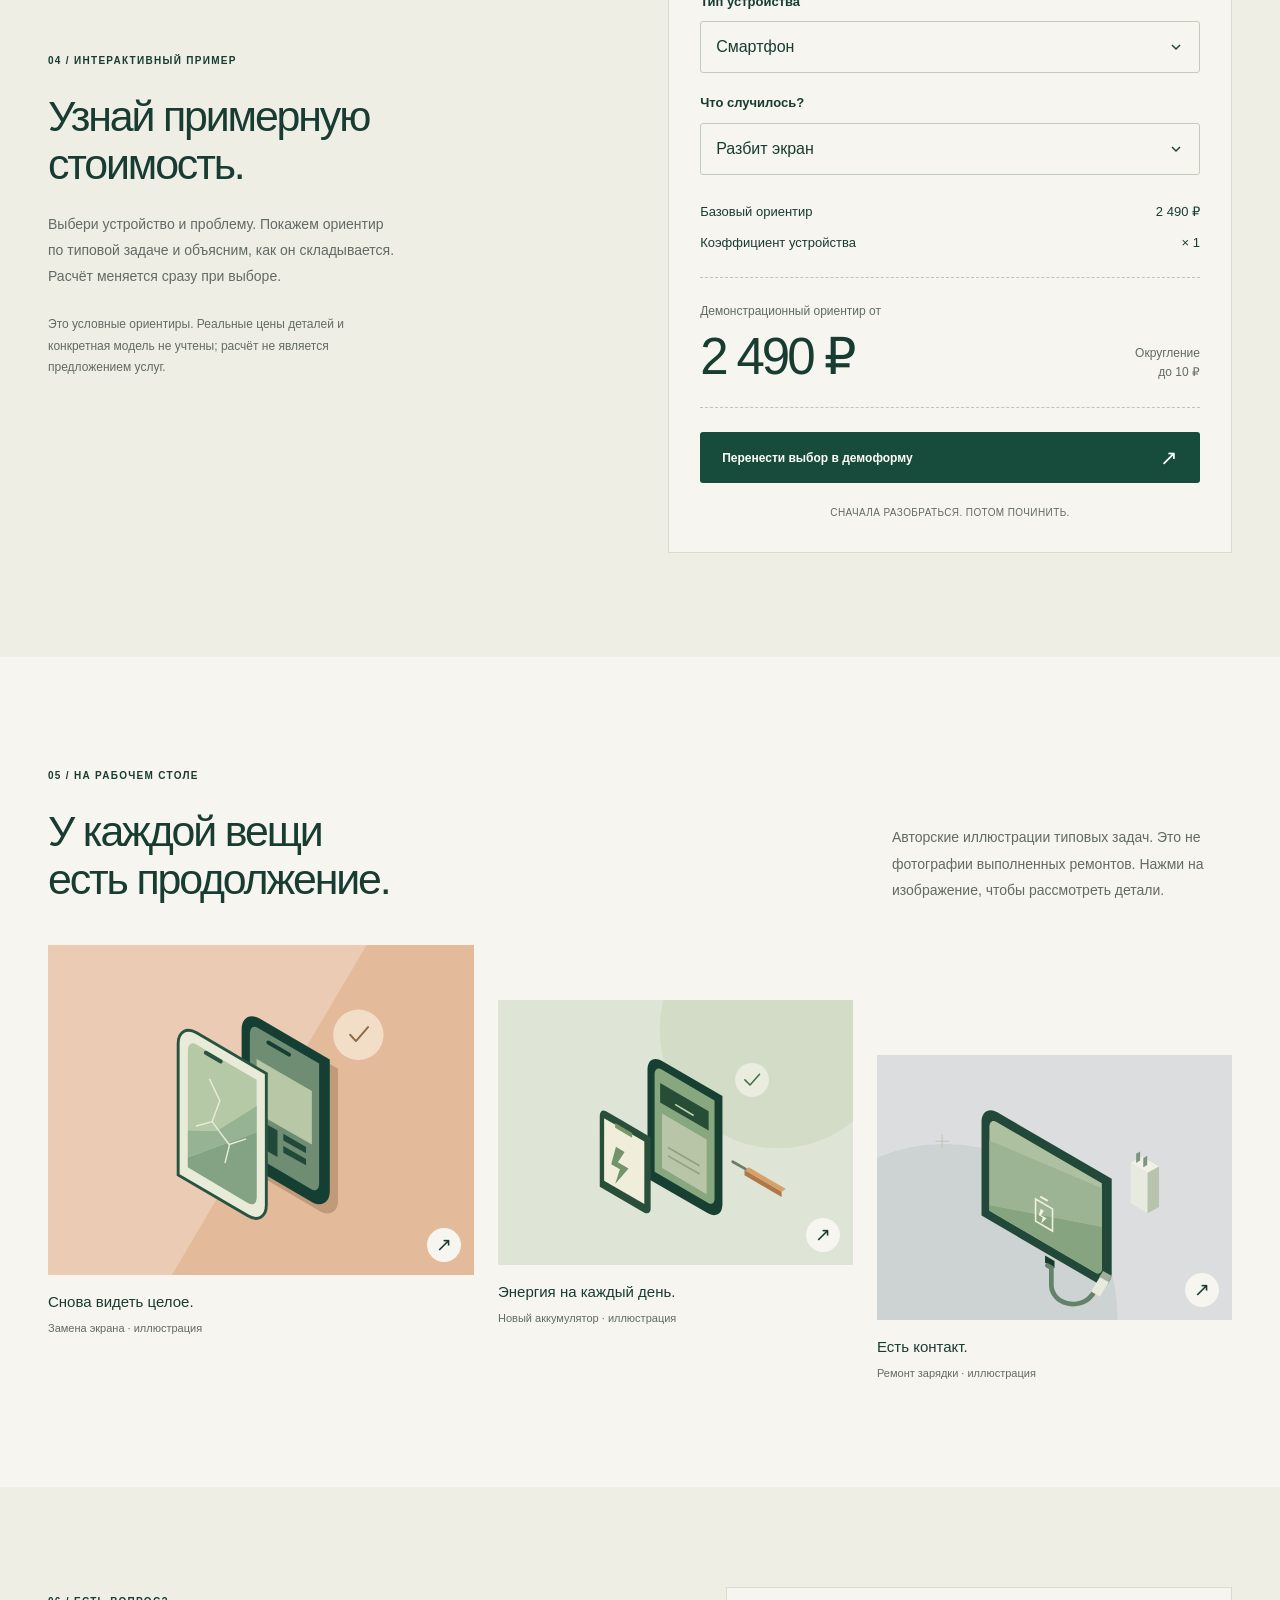
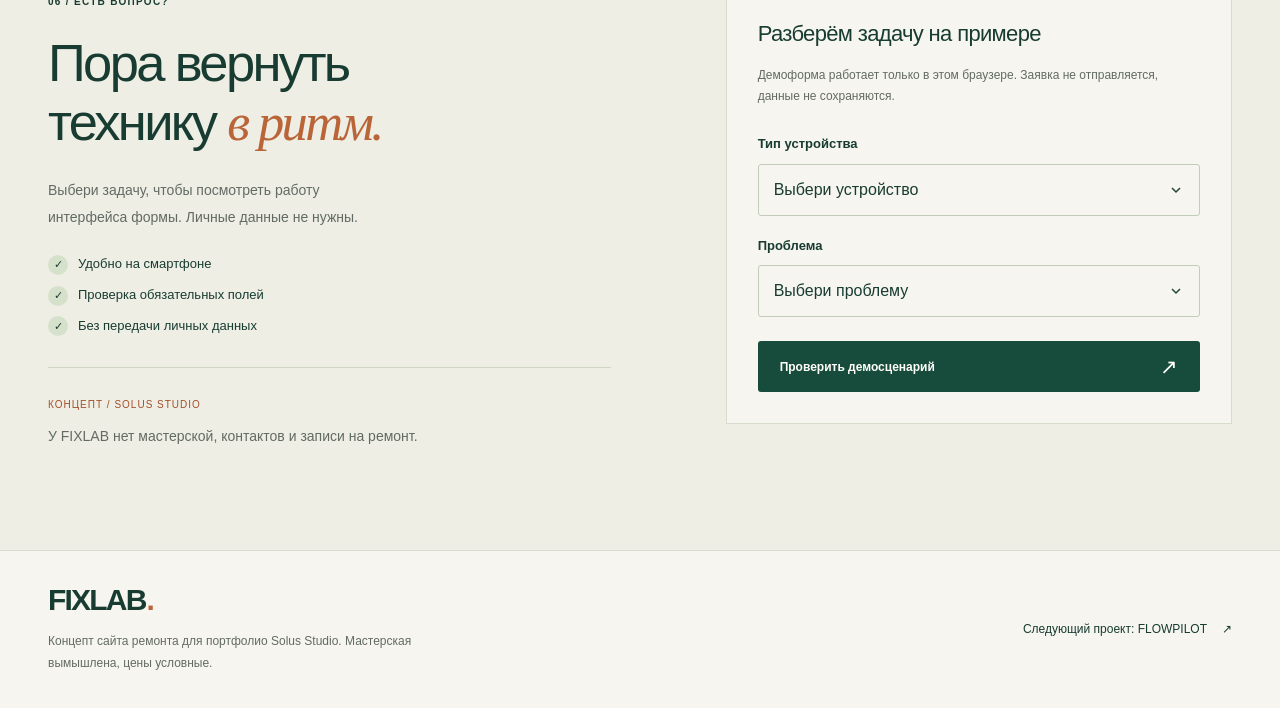
==== commit 1dcdc399: "Fix spacing in the mobile tagline" ====
--- a/index.html
+++ b/index.html
@@ -29,7 +29,7 @@
       <div class="hero-copy"><span class="eyebrow"><span class="dot" aria-hidden="true"></span> Ремонт смартфонов и планшетов</span><h1>Техника снова<br><em>в деле.</em><span class="hero-subtitle">А ты — в своём ритме.</span></h1>
         <p class="hero-p">Смартфон подвёл в самый неудобный момент? Поможем разобраться с проблемой, объясним стоимость и предложим понятное решение.</p>
         <div class="hero-actions"><a class="button button-primary" href="#calculator">Прикинуть стоимость <span aria-hidden="true">↗</span></a><a class="button button-outline" href="#services">Посмотреть услуги <span aria-hidden="true">↓</span></a></div>
-        <div class="trustline"><span class="trust-line" aria-hidden="true"></span><span>Сначала разбираемся.<br>Потом ремонтируем.</span></div>
+        <div class="trustline"><span class="trust-line" aria-hidden="true"></span><span>Сначала разбираемся. <br>Потом ремонтируем.</span></div>
       </div>
       <div class="hero-art"><div class="art-note"><span aria-hidden="true">+</span> У каждой детали<br>есть своё место.</div><img src="assets/devices.svg" width="780" height="760" alt="Авторская иллюстрация: смартфон и планшет на рабочем столе мастера" fetchpriority="high" /><span class="art-caption">FIX / CARE / REPEAT</span></div>
     </div></section>
